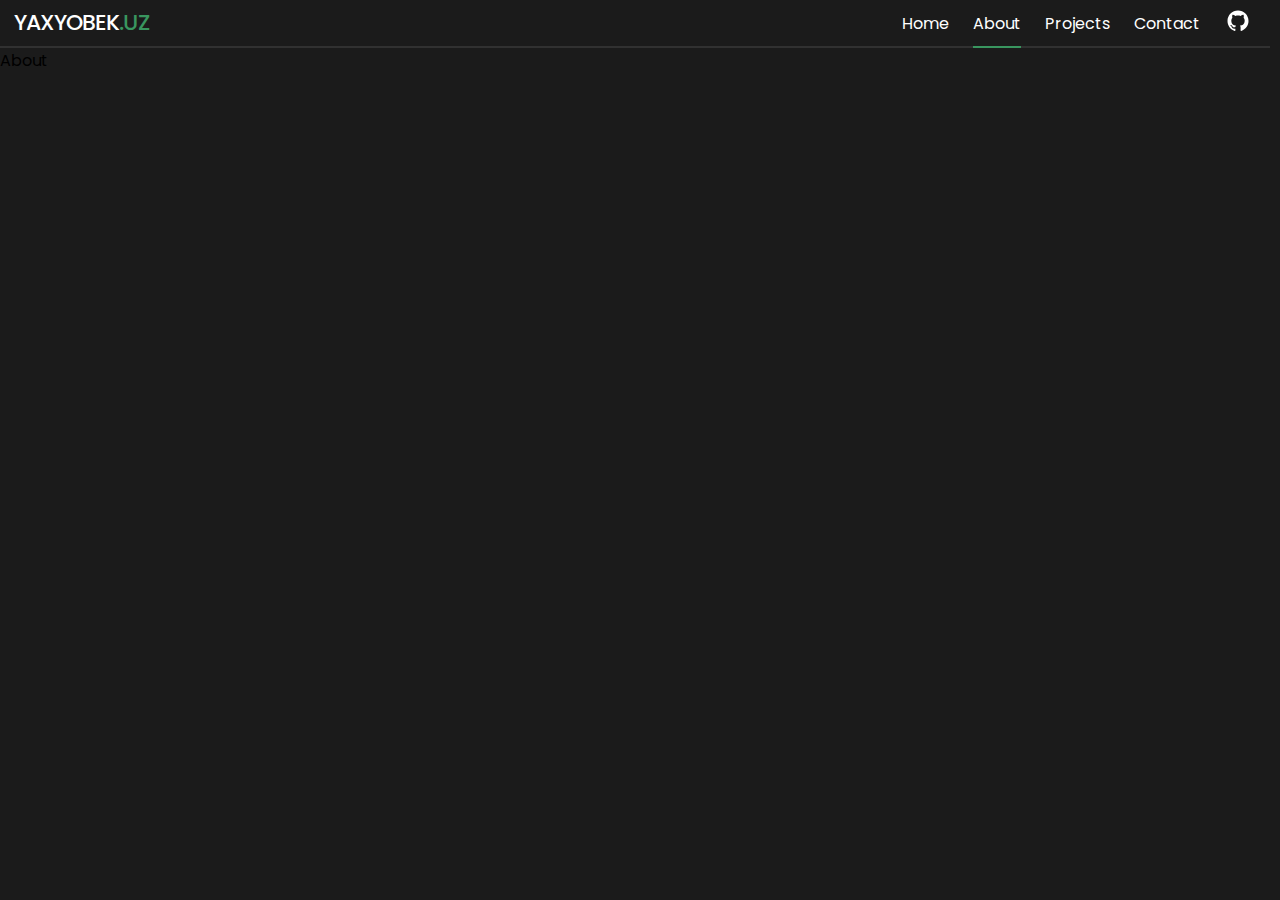
==== pages/about.html @ e4a643f2 "create header" ====
<html lang="en">
  <head>
    <meta charset="UTF-8" />
    <meta name="viewport" content="width=device-width, initial-scale=1.0" />
    <link rel="preconnect" href="https://fonts.googleapis.com" />
    <link rel="preconnect" href="https://fonts.gstatic.com" crossorigin />
    <link
      href="https://fonts.googleapis.com/css2?family=Poppins:ital,wght@0,100;0,200;0,300;0,400;0,500;0,600;0,700;0,800;0,900;1,100;1,200;1,300;1,400;1,500;1,600;1,700;1,800;1,900&family=Rubik+Glitch&display=swap"
      rel="stylesheet"
    />
    <link rel="stylesheet" href="../styles/css/index.css" />

    <script src="../components/header-component.js"></script>
    <title>About</title>
  </head>
  <body>
    <header-component></header-component>

    About
  </body>
</html>
---- styles/css/index.css ----
.header {
  display: flex;
  align-items: center;
  justify-content: space-between;
  height: 48px;
  padding: 8px 14px;
  gap: 0px;
  border-bottom: 2px solid rgb(49, 49, 49);
  color: rgb(255, 255, 255);
}
.header .header__title {
  font-size: 22px;
  font-weight: 500;
  line-height: 28px;
  letter-spacing: -1px;
  text-align: center;
  gap: 0;
}
.header .header__title ::after {
  content: ".UZ";
  color: rgb(57, 150, 95);
}
.header .header__right {
  display: flex;
  align-items: center;
  justify-content: center;
  font-size: 16px;
  gap: 24px;
}
.header .header__right ul {
  list-style: none;
  display: flex;
  gap: 24px;
}
.header .header__right ul li a {
  position: relative;
  text-decoration: none;
  color: rgb(255, 255, 255);
}
.header .header__right ul li a:hover {
  padding-bottom: 13px;
}
.header .header__right ul li a:hover::after {
  content: "";
  position: absolute;
  left: 0;
  right: 0;
  bottom: 0;
  height: 2px;
  width: 100%;
  transform: scaleX(1);
  background-color: rgba(57, 150, 95, 0.5);
}
.header .header__right ul li .active {
  padding-bottom: 13px;
}
.header .header__right ul li .active::after {
  content: "";
  position: absolute;
  left: 0;
  right: 0;
  bottom: 0;
  height: 2px;
  width: 100%;
  transform: scaleX(1);
  background-color: rgb(57, 150, 95);
}
.header .header__right .header__right__git-link {
  padding: 2px;
  width: 32px;
  height: 32px;
  gap: 10px;
}

* {
  scrollbar-width: thin;
  scrollbar-gutter: stable;
  margin: 0;
  padding: 0;
  box-sizing: border-box;
  font-family: "Poppins", sans-serif;
  background-color: rgb(27, 27, 27);
}
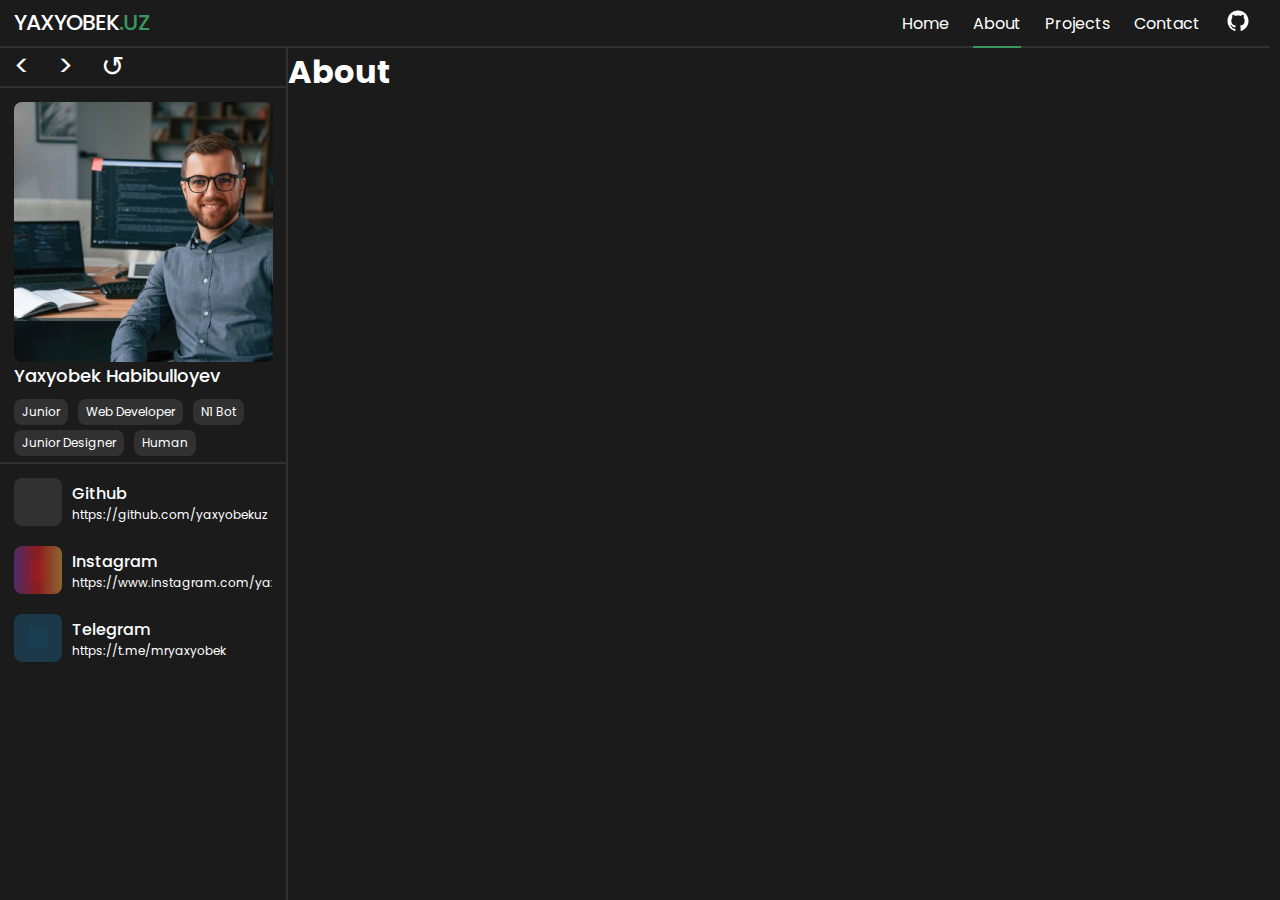
==== commit 9cf6ed89: "create sidebar" ====
--- a/pages/about.html
+++ b/pages/about.html
@@ -11,11 +11,16 @@
     <link rel="stylesheet" href="../styles/css/index.css" />
 
     <script src="../components/header-component.js"></script>
+    <script src="../components/sidebar-component.js"></script>
+
     <title>About</title>
   </head>
   <body>
     <header-component></header-component>
 
-    About
+    <div class="content_wrapper">
+      <sidebar-component></sidebar-component>
+      <h1>About</h1>
+    </div>
   </body>
 </html>
--- a/styles/css/index.css
+++ b/styles/css/index.css
@@ -6,7 +6,6 @@
   padding: 8px 14px;
   gap: 0px;
   border-bottom: 2px solid rgb(49, 49, 49);
-  color: rgb(255, 255, 255);
 }
 .header .header__title {
   font-size: 22px;
@@ -34,7 +33,6 @@
 }
 .header .header__right ul li a {
   position: relative;
-  text-decoration: none;
   color: rgb(255, 255, 255);
 }
 .header .header__right ul li a:hover {
@@ -72,12 +70,129 @@
   gap: 10px;
 }
 
+.sidebar {
+  width: 288px;
+  height: calc(100vh - 48px);
+  border-right: 2px solid rgb(49, 49, 49);
+}
+.sidebar .sidebar__navigation {
+  height: 40px;
+  border-bottom: 2px solid rgb(49, 49, 49);
+  gap: 20px;
+  display: flex;
+  padding: 0 10px;
+}
+.sidebar .sidebar__navigation button {
+  display: flex;
+  align-items: center;
+  justify-content: center;
+  font-size: 28px;
+  padding: 0 4px;
+}
+.sidebar .sidebar__profile {
+  height: 376px;
+  border-bottom: 2px solid rgb(49, 49, 49);
+  padding: 14px;
+}
+.sidebar .sidebar__profile img {
+  border-radius: 8px;
+}
+.sidebar .sidebar__profile .sidebar__profile__name {
+  margin-top: 10px;
+  font-size: 18px;
+  font-weight: 500;
+}
+.sidebar .sidebar__profile .sidebar__profile__description {
+  display: flex;
+  flex-wrap: wrap;
+  column-gap: 10px;
+  row-gap: 5px;
+  margin-top: 10px;
+}
+.sidebar .sidebar__profile .sidebar__profile__description span {
+  padding: 6 8px;
+  border-radius: 8px;
+  font-size: 12px;
+  font-weight: 400;
+  line-height: 14px;
+  text-align: center;
+  background-color: rgb(49, 49, 49);
+}
+.sidebar .sidebar__links {
+  padding: 14px;
+  display: flex;
+  flex-direction: column;
+  gap: 20px;
+}
+.sidebar .sidebar__links .sidebar__link {
+  display: flex;
+  align-items: center;
+  justify-content: space-between;
+  gap: 10px;
+}
+.sidebar .sidebar__links .sidebar__link .sidebar__link__icon_wrapper {
+  display: flex;
+  align-items: center;
+  justify-content: center;
+  width: 48px;
+  height: 48px;
+  border-radius: 8px;
+}
+.sidebar .sidebar__links .sidebar__link .sidebar__link__icon_wrapper i {
+  font-size: 22px;
+}
+.sidebar .sidebar__links .sidebar__link #git-icon {
+  background-color: rgb(49, 49, 49);
+}
+.sidebar .sidebar__links .sidebar__link #git-icon i {
+  background-color: rgb(49, 49, 49);
+}
+.sidebar .sidebar__links .sidebar__link #inst-icon {
+  background: rgba(131, 58, 180, 0.5);
+  background: linear-gradient(to right, rgba(131, 58, 180, 0.5), rgba(253, 29, 29, 0.5), rgba(252, 176, 69, 0.5));
+}
+.sidebar .sidebar__links .sidebar__link #inst-icon i {
+  background-color: rgba(253, 29, 29, 0.1);
+}
+.sidebar .sidebar__links .sidebar__link #telegram-icon {
+  background-color: rgba(27, 146, 209, 0.25);
+}
+.sidebar .sidebar__links .sidebar__link #telegram-icon i {
+  background-color: rgba(27, 146, 209, 0.05);
+}
+.sidebar .sidebar__links .sidebar__link a {
+  color: rgb(229, 231, 235);
+  width: 200px;
+  overflow: hidden;
+}
+.sidebar .sidebar__links .sidebar__link a .social__media {
+  font-size: 16px;
+  font-weight: 500;
+}
+.sidebar .sidebar__links .sidebar__link a .social__link {
+  font-size: 12px;
+  font-weight: 400;
+}
+
 * {
   scrollbar-width: thin;
   scrollbar-gutter: stable;
+  color: rgb(255, 255, 255);
   margin: 0;
   padding: 0;
   box-sizing: border-box;
   font-family: "Poppins", sans-serif;
   background-color: rgb(27, 27, 27);
+}
+
+a {
+  text-decoration: none;
+}
+
+button {
+  all: unset;
+}
+
+.content_wrapper {
+  display: flex;
 }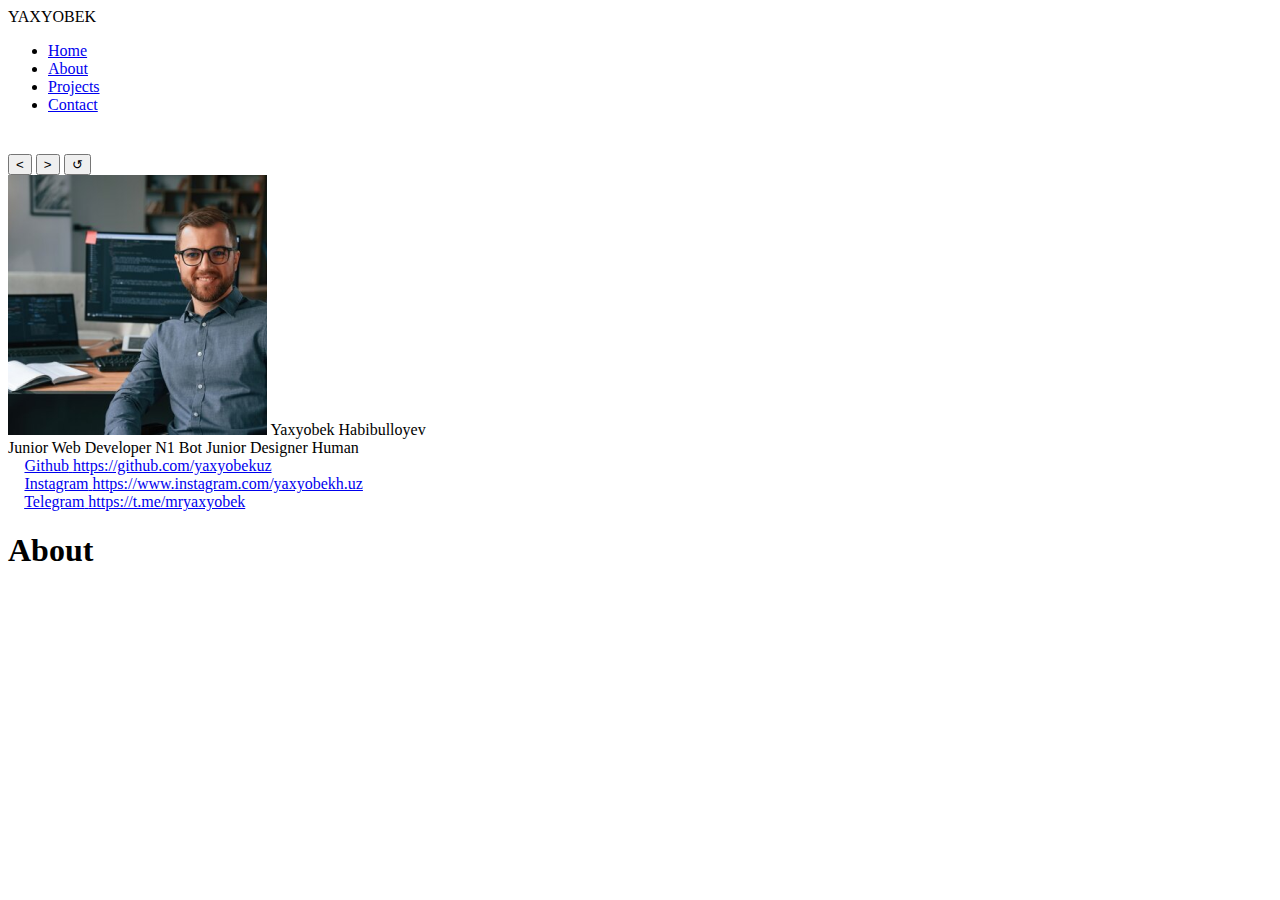
==== commit b16c9bf4: "Update .gitignore to exclude .vscode and styles/css directories" ====
--- a/pages/about.html
+++ b/pages/about.html
@@ -10,8 +10,8 @@
     />
     <link rel="stylesheet" href="../styles/css/index.css" />
 
-    <script src="../components/header-component.js"></script>
-    <script src="../components/sidebar-component.js"></script>
+    <script src="../components/header-component.js" defer></script>
+    <script src="../components/sidebar-component.js" defer></script>
 
     <title>About</title>
   </head>
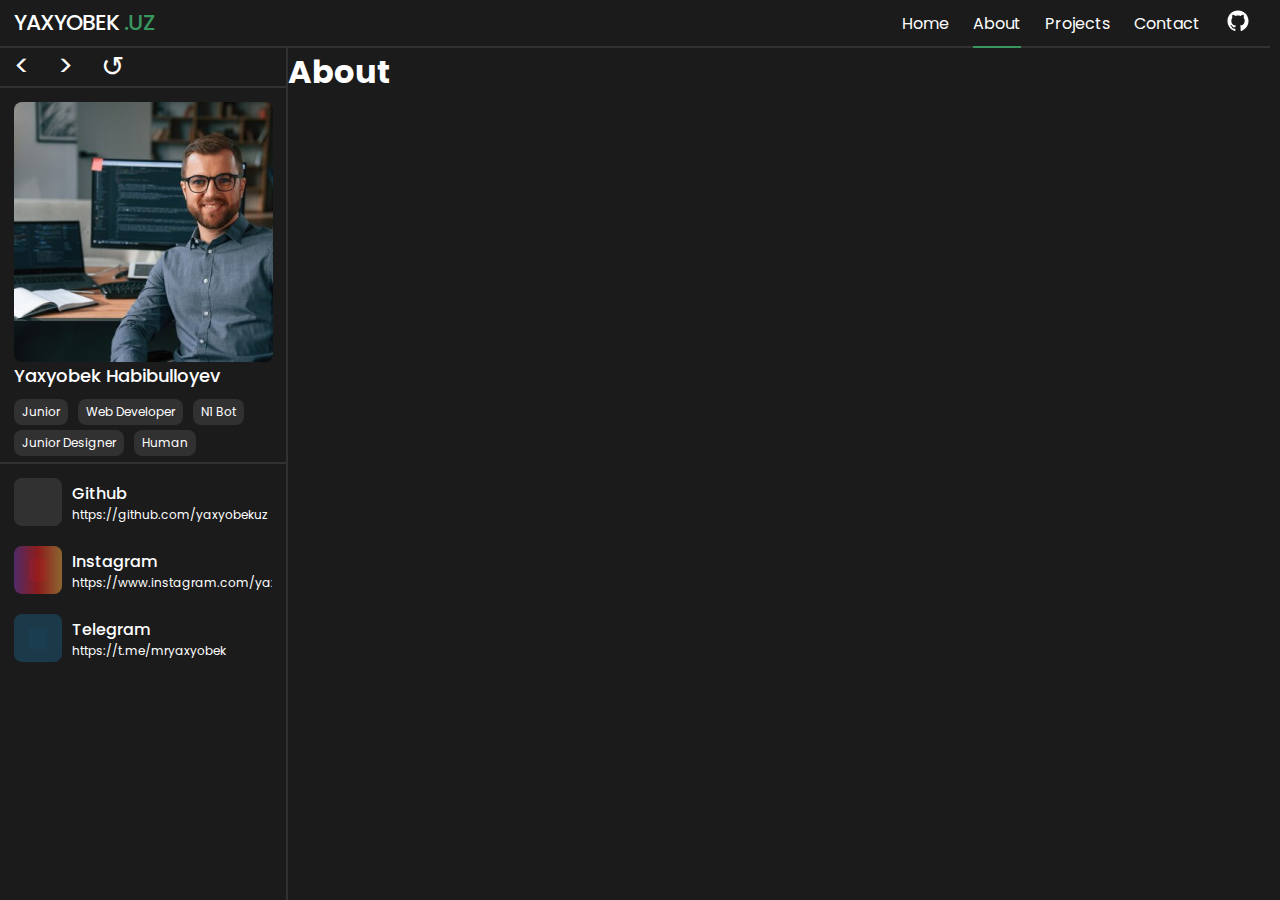
==== commit 23c5c96f: "Merge pull request #1 from vladochka2812/navbar" ====
--- a/pages/about.html
+++ b/pages/about.html
@@ -10,8 +10,8 @@
     />
     <link rel="stylesheet" href="../styles/css/index.css" />
 
-    <script src="../components/header-component.js" defer></script>
-    <script src="../components/sidebar-component.js" defer></script>
+    <script src="../components/header-component.js"></script>
+    <script src="../components/sidebar-component.js"></script>
 
     <title>About</title>
   </head>
--- a/styles/css/index.css
+++ b/styles/css/index.css
@@ -0,0 +1,199 @@
+.header {
+  display: flex;
+  align-items: center;
+  justify-content: space-between;
+  height: 48px;
+  padding: 8px 14px;
+  gap: 0px;
+  border-bottom: 2px solid rgb(49, 49, 49);
+}
+.header .header__title {
+  font-size: 22px;
+  font-weight: 500;
+  line-height: 28px;
+  letter-spacing: -1px;
+  text-align: center;
+  gap: 0;
+}
+.header .header__title::after {
+  content: ".UZ";
+  color: rgb(57, 150, 95);
+}
+.header .header__right {
+  display: flex;
+  align-items: center;
+  justify-content: center;
+  font-size: 16px;
+  gap: 24px;
+}
+.header .header__right ul {
+  list-style: none;
+  display: flex;
+  gap: 24px;
+}
+.header .header__right ul li a {
+  position: relative;
+  color: rgb(255, 255, 255);
+}
+.header .header__right ul li a:hover {
+  padding-bottom: 13px;
+}
+.header .header__right ul li a:hover::after {
+  content: "";
+  position: absolute;
+  left: 0;
+  right: 0;
+  bottom: 0;
+  height: 2px;
+  width: 100%;
+  transform: scaleX(1);
+  background-color: rgba(57, 150, 95, 0.5);
+}
+.header .header__right ul li .active {
+  padding-bottom: 13px;
+}
+.header .header__right ul li .active::after {
+  content: "";
+  position: absolute;
+  left: 0;
+  right: 0;
+  bottom: 0;
+  height: 2px;
+  width: 100%;
+  transform: scaleX(1);
+  background-color: rgb(57, 150, 95);
+}
+.header .header__right .header__right__git-link {
+  padding: 2px;
+  width: 32px;
+  height: 32px;
+  gap: 10px;
+}
+
+.sidebar {
+  width: 288px;
+  height: calc(100vh - 48px);
+  border-right: 2px solid rgb(49, 49, 49);
+}
+.sidebar .sidebar__navigation {
+  height: 40px;
+  border-bottom: 2px solid rgb(49, 49, 49);
+  gap: 20px;
+  display: flex;
+  padding: 0 10px;
+}
+.sidebar .sidebar__navigation button {
+  display: flex;
+  align-items: center;
+  justify-content: center;
+  font-size: 28px;
+  padding: 0 4px;
+}
+.sidebar .sidebar__profile {
+  height: 376px;
+  border-bottom: 2px solid rgb(49, 49, 49);
+  padding: 14px;
+}
+.sidebar .sidebar__profile img {
+  border-radius: 8px;
+}
+.sidebar .sidebar__profile .sidebar__profile__name {
+  margin-top: 10px;
+  font-size: 18px;
+  font-weight: 500;
+}
+.sidebar .sidebar__profile .sidebar__profile__description {
+  display: flex;
+  flex-wrap: wrap;
+  column-gap: 10px;
+  row-gap: 5px;
+  margin-top: 10px;
+}
+.sidebar .sidebar__profile .sidebar__profile__description span {
+  padding: 6 8px;
+  border-radius: 8px;
+  font-size: 12px;
+  font-weight: 400;
+  line-height: 14px;
+  text-align: center;
+  background-color: rgb(49, 49, 49);
+}
+.sidebar .sidebar__links {
+  padding: 14px;
+  display: flex;
+  flex-direction: column;
+  gap: 20px;
+}
+.sidebar .sidebar__links .sidebar__link {
+  display: flex;
+  align-items: center;
+  justify-content: space-between;
+  gap: 10px;
+}
+.sidebar .sidebar__links .sidebar__link .sidebar__link__icon_wrapper {
+  display: flex;
+  align-items: center;
+  justify-content: center;
+  width: 48px;
+  height: 48px;
+  border-radius: 8px;
+}
+.sidebar .sidebar__links .sidebar__link .sidebar__link__icon_wrapper i {
+  font-size: 22px;
+}
+.sidebar .sidebar__links .sidebar__link #git-icon {
+  background-color: rgb(49, 49, 49);
+}
+.sidebar .sidebar__links .sidebar__link #git-icon i {
+  background-color: rgb(49, 49, 49);
+}
+.sidebar .sidebar__links .sidebar__link #inst-icon {
+  background: rgba(131, 58, 180, 0.5);
+  background: linear-gradient(to right, rgba(131, 58, 180, 0.5), rgba(253, 29, 29, 0.5), rgba(252, 176, 69, 0.5));
+}
+.sidebar .sidebar__links .sidebar__link #inst-icon i {
+  background-color: rgba(253, 29, 29, 0.1);
+}
+.sidebar .sidebar__links .sidebar__link #telegram-icon {
+  background-color: rgba(27, 146, 209, 0.25);
+}
+.sidebar .sidebar__links .sidebar__link #telegram-icon i {
+  background-color: rgba(27, 146, 209, 0.05);
+}
+.sidebar .sidebar__links .sidebar__link a {
+  color: rgb(229, 231, 235);
+  width: 200px;
+  overflow: hidden;
+}
+.sidebar .sidebar__links .sidebar__link a .social__media {
+  font-size: 16px;
+  font-weight: 500;
+}
+.sidebar .sidebar__links .sidebar__link a .social__link {
+  font-size: 12px;
+  font-weight: 400;
+}
+
+* {
+  scrollbar-width: thin;
+  scrollbar-color: rgb(49, 49, 49) #000;
+  scrollbar-gutter: stable;
+  color: rgb(255, 255, 255);
+  margin: 0;
+  padding: 0;
+  box-sizing: border-box;
+  font-family: "Poppins", sans-serif;
+  background-color: rgb(27, 27, 27);
+}
+
+a {
+  text-decoration: none;
+}
+
+button {
+  all: unset;
+}
+
+.content_wrapper {
+  display: flex;
+}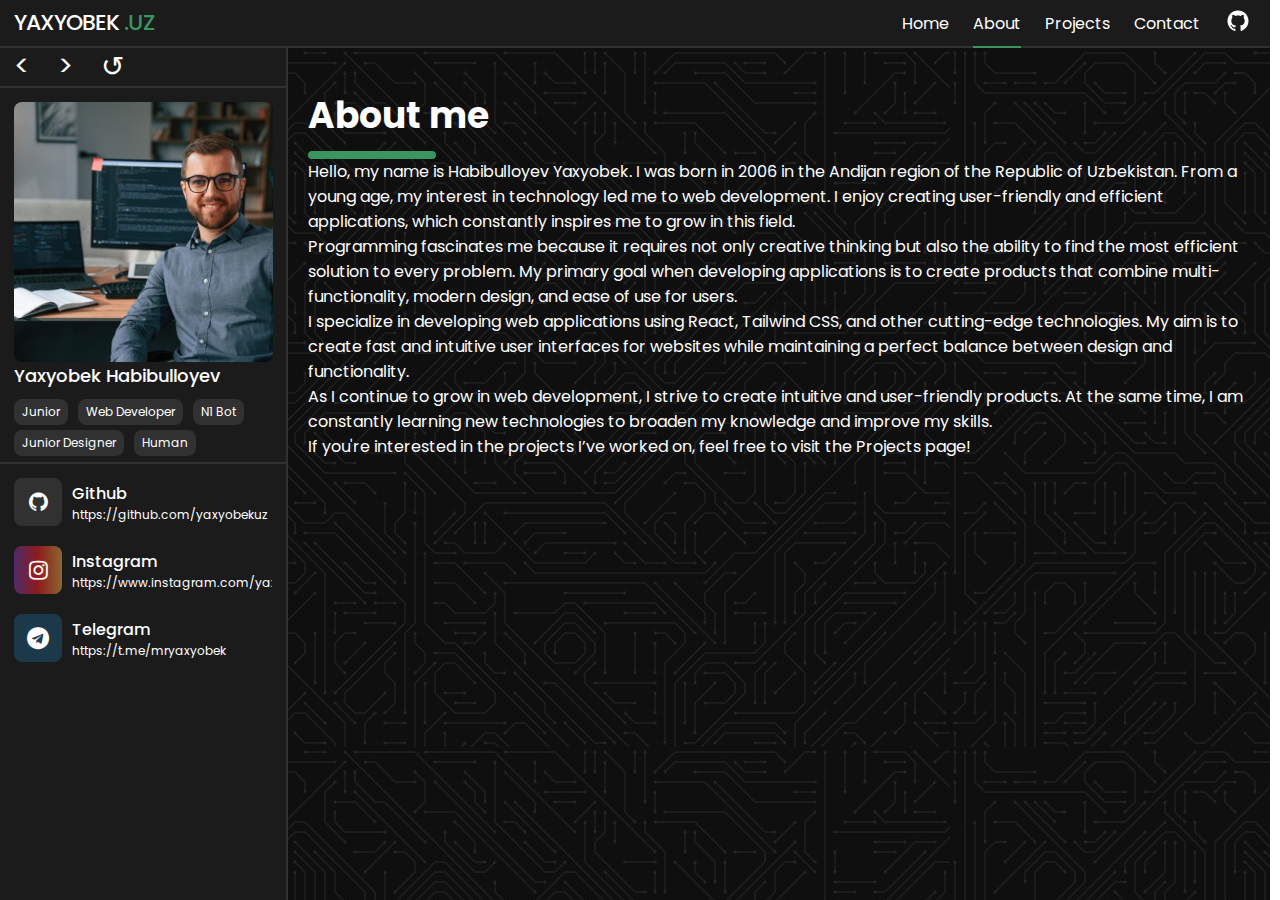
==== commit 9f5786d3: "add all without gitignore" ====
--- a/pages/about.html
+++ b/pages/about.html
@@ -5,14 +5,17 @@
     <link rel="preconnect" href="https://fonts.googleapis.com" />
     <link rel="preconnect" href="https://fonts.gstatic.com" crossorigin />
     <link
-      href="https://fonts.googleapis.com/css2?family=Poppins:ital,wght@0,100;0,200;0,300;0,400;0,500;0,600;0,700;0,800;0,900;1,100;1,200;1,300;1,400;1,500;1,600;1,700;1,800;1,900&family=Rubik+Glitch&display=swap"
+      href="https://fonts.googleapis.com/css2?family=Poppins:wght@100;200;300;400;500;600;700;800;900&family=Rubik+Glitch&display=swap"
       rel="stylesheet"
     />
+    <link
+      rel="stylesheet"
+      href="https://cdnjs.cloudflare.com/ajax/libs/font-awesome/4.7.0/css/font-awesome.min.css"
+    />
+
     <link rel="stylesheet" href="../styles/css/index.css" />
-
-    <script src="../components/header-component.js"></script>
-    <script src="../components/sidebar-component.js"></script>
-
+    <script src="../components/header-component.js" defer></script>
+    <script src="../components/sidebar-component.js" defer></script>
     <title>About</title>
   </head>
   <body>
@@ -20,7 +23,43 @@
 
     <div class="content_wrapper">
       <sidebar-component></sidebar-component>
-      <h1>About</h1>
+      <div class="about">
+        <div class="about__me">
+          <h1 class="title_main">About me</h1>
+          <span>
+            <p>
+              Hello, my name is Habibulloyev Yaxyobek. I was born in 2006 in the
+              Andijan region of the Republic of Uzbekistan. From a young age, my
+              interest in technology led me to web development. I enjoy creating
+              user-friendly and efficient applications, which constantly
+              inspires me to grow in this field.
+            </p>
+            <p>
+              Programming fascinates me because it requires not only creative
+              thinking but also the ability to find the most efficient solution
+              to every problem. My primary goal when developing applications is
+              to create products that combine multi-functionality, modern
+              design, and ease of use for users.
+            </p>
+            <p>
+              I specialize in developing web applications using React, Tailwind
+              CSS, and other cutting-edge technologies. My aim is to create fast
+              and intuitive user interfaces for websites while maintaining a
+              perfect balance between design and functionality.
+            </p>
+            <p>
+              As I continue to grow in web development, I strive to create
+              intuitive and user-friendly products. At the same time, I am
+              constantly learning new technologies to broaden my knowledge and
+              improve my skills.
+            </p>
+            <p>
+              If you're interested in the projects I’ve worked on, feel free to
+              visit the Projects page!
+            </p>
+          </span>
+        </div>
+      </div>
     </div>
   </body>
 </html>
--- a/styles/css/index.css
+++ b/styles/css/index.css
@@ -6,6 +6,7 @@
   padding: 8px 14px;
   gap: 0px;
   border-bottom: 2px solid rgb(49, 49, 49);
+  background-color: rgb(27, 27, 27);
 }
 .header .header__title {
   font-size: 22px;
@@ -47,7 +48,7 @@
   height: 2px;
   width: 100%;
   transform: scaleX(1);
-  background-color: rgba(57, 150, 95, 0.5);
+  background-color: rgba(57, 150, 95, 0.6);
 }
 .header .header__right ul li .active {
   padding-bottom: 13px;
@@ -74,6 +75,7 @@
   width: 288px;
   height: calc(100vh - 48px);
   border-right: 2px solid rgb(49, 49, 49);
+  background-color: rgb(27, 27, 27);
 }
 .sidebar .sidebar__navigation {
   height: 40px;
@@ -172,6 +174,38 @@
 .sidebar .sidebar__links .sidebar__link a .social__link {
   font-size: 12px;
   font-weight: 400;
+}
+
+.home {
+  display: flex;
+  align-items: center;
+  justify-content: center;
+  flex-direction: column;
+  width: 100%;
+  height: calc(100vh - 48px);
+  background-image: url("../body_bg.jpg");
+  gap: 24px;
+}
+.home .home__title {
+  font-size: 36px;
+  font-weight: 700;
+  line-height: 54px;
+}
+.home .home__title .home__title__name {
+  color: rgb(57, 150, 95);
+}
+.home .home__text {
+  width: 633px;
+  font-size: 18px;
+  font-weight: 400;
+  line-height: 27px;
+  text-align: center;
+  color: rgb(229, 231, 235);
+}
+
+.about {
+  width: 100%;
+  padding: 40 20px;
 }
 
 * {
@@ -183,7 +217,6 @@
   padding: 0;
   box-sizing: border-box;
   font-family: "Poppins", sans-serif;
-  background-color: rgb(27, 27, 27);
 }
 
 a {
@@ -196,4 +229,44 @@
 
 .content_wrapper {
   display: flex;
+  background-image: url("../body_bg.jpg");
+}
+
+.nav_button {
+  display: flex;
+  align-items: center;
+  justify-content: center;
+  background-color: rgb(57, 150, 95);
+  padding: 10 36px;
+  gap: 12px;
+  border-radius: 8px;
+  font-size: 18px;
+  font-weight: 500;
+}
+.nav_button .arrow_icon {
+  font-size: 22px;
+  transition-property: transform;
+  transition-duration: 0.25s;
+  transition-timing-function: cubic-bezier(0.4, 0, 0.2, 1);
+}
+.nav_button:hover {
+  background-color: rgba(57, 150, 95, 0.6);
+}
+.nav_button:hover .arrow_icon {
+  transform: translateX(5px);
+}
+
+.title_main {
+  font-size: 36px;
+  display: flex;
+  flex-direction: column;
+  gap: 8px;
+}
+.title_main::after {
+  content: "";
+  display: inline-block;
+  border-radius: 9999px;
+  background-color: rgb(57, 150, 95);
+  height: 0.5rem;
+  width: 8rem;
 }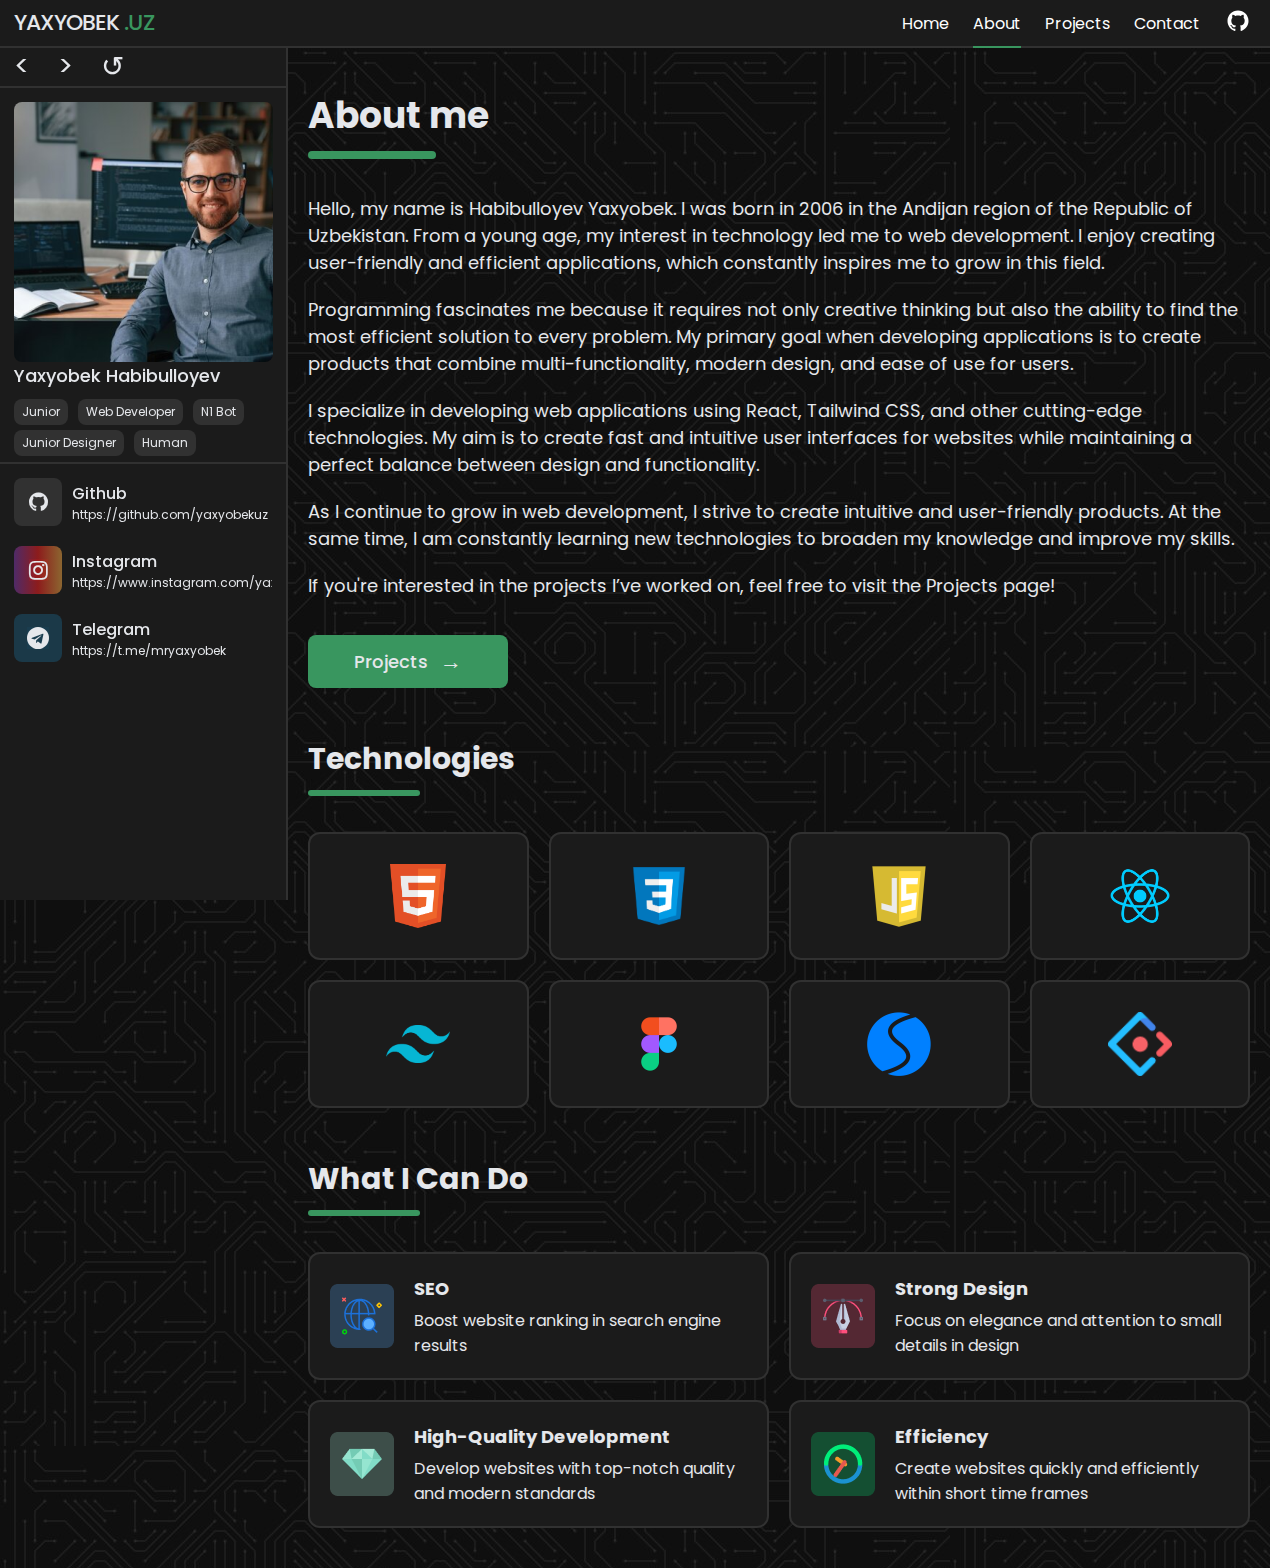
==== commit ca0e853d: "add content to about me page" ====
--- a/pages/about.html
+++ b/pages/about.html
@@ -16,6 +16,7 @@
     <link rel="stylesheet" href="../styles/css/index.css" />
     <script src="../components/header-component.js" defer></script>
     <script src="../components/sidebar-component.js" defer></script>
+    <script src="../scripts/about.js" defer></script>
     <title>About</title>
   </head>
   <body>
@@ -23,10 +24,11 @@
 
     <div class="content_wrapper">
       <sidebar-component></sidebar-component>
+
       <div class="about">
         <div class="about__me">
           <h1 class="title_main">About me</h1>
-          <span>
+          <span class="about__me__text">
             <p>
               Hello, my name is Habibulloyev Yaxyobek. I was born in 2006 in the
               Andijan region of the Republic of Uzbekistan. From a young age, my
@@ -58,6 +60,23 @@
               visit the Projects page!
             </p>
           </span>
+          <a href="./projects.html" class="nav_button">
+            <span>Projects</span>
+            <span class="arrow_icon">&#8594;</span>
+          </a>
+        </div>
+
+        <div class="about__technologies">
+          <h2 class="title_sub">Technologies</h2>
+          <ul
+            class="about__technologies__list"
+            id="about__technologies__list"
+          ></ul>
+        </div>
+
+        <div class="about__do">
+          <h2 class="title_sub">What I Can Do</h2>
+          <ul class="about__do__list" id="about__do__list"></ul>
         </div>
       </div>
     </div>
--- a/styles/css/index.css
+++ b/styles/css/index.css
@@ -2,6 +2,9 @@
   display: flex;
   align-items: center;
   justify-content: space-between;
+  width: 100%;
+  position: sticky;
+  top: 0;
   height: 48px;
   padding: 8px 14px;
   gap: 0px;
@@ -72,6 +75,8 @@
 }
 
 .sidebar {
+  position: sticky;
+  top: 48px;
   width: 288px;
   height: calc(100vh - 48px);
   border-right: 2px solid rgb(49, 49, 49);
@@ -163,7 +168,6 @@
   background-color: rgba(27, 146, 209, 0.05);
 }
 .sidebar .sidebar__links .sidebar__link a {
-  color: rgb(229, 231, 235);
   width: 200px;
   overflow: hidden;
 }
@@ -200,19 +204,88 @@
   font-weight: 400;
   line-height: 27px;
   text-align: center;
-  color: rgb(229, 231, 235);
 }
 
 .about {
+  display: flex;
+  flex-direction: column;
   width: 100%;
   padding: 40 20px;
+}
+.about .about__me__text {
+  display: flex;
+  flex-direction: column;
+  margin-top: 36px;
+  row-gap: 20px;
+  font-size: 18px;
+}
+.about .nav_button {
+  margin-top: 36px;
+}
+.about .about__technologies {
+  margin-top: 48px;
+}
+.about .about__technologies .about__technologies__list {
+  margin-top: 36px;
+  display: grid;
+  gap: 1.25rem;
+  grid-template-columns: repeat(4, minmax(0, 1fr));
+}
+.about .about__technologies .about__technologies__list .technology__item {
+  display: flex;
+  align-items: center;
+  justify-content: center;
+  height: 8rem;
+  background-color: rgb(27, 27, 27);
+  border: 2px solid rgb(49, 49, 49);
+  border-radius: 0.75rem;
+}
+.about .about__technologies .about__technologies__list .technology__item .technology__logo {
+  height: 64px;
+  width: 64px;
+  object-fit: contain;
+}
+.about .about__technologies .about__technologies__list .technology__item .technology__name {
+  display: none;
+  font-size: 22px;
+}
+.about .about__do {
+  margin-top: 48px;
+}
+.about .about__do .about__do__list {
+  margin-top: 36px;
+  display: grid;
+  gap: 1.25rem;
+  grid-template-columns: repeat(2, minmax(0, 1fr));
+}
+.about .about__do .about__do__list .do__item {
+  display: flex;
+  align-items: center;
+  height: 8rem;
+  background-color: rgb(27, 27, 27);
+  border: 2px solid rgb(49, 49, 49);
+  border-radius: 0.75rem;
+  gap: 1.25rem;
+  padding: 1.25rem;
+}
+.about .about__do .about__do__list .do__item .do__text {
+  display: flex;
+  flex-direction: column;
+  gap: 6px;
+}
+.about .about__do .about__do__list .do__item .do__text .do__text__title {
+  font-size: 18px;
+  font-weight: 700;
+}
+.about .about__do .about__do__list .do__item .do__text .do__text__description {
+  font-size: 16px;
 }
 
 * {
   scrollbar-width: thin;
   scrollbar-color: rgb(49, 49, 49) #000;
   scrollbar-gutter: stable;
-  color: rgb(255, 255, 255);
+  color: rgb(229, 231, 235);
   margin: 0;
   padding: 0;
   box-sizing: border-box;
@@ -242,6 +315,7 @@
   border-radius: 8px;
   font-size: 18px;
   font-weight: 500;
+  max-width: 200px;
 }
 .nav_button .arrow_icon {
   font-size: 22px;
@@ -257,9 +331,9 @@
 }
 
 .title_main {
+  display: flex;
+  flex-direction: column;
   font-size: 36px;
-  display: flex;
-  flex-direction: column;
   gap: 8px;
 }
 .title_main::after {
@@ -269,4 +343,19 @@
   background-color: rgb(57, 150, 95);
   height: 0.5rem;
   width: 8rem;
+}
+
+.title_sub {
+  display: flex;
+  flex-direction: column;
+  font-size: 30px;
+  gap: 8px;
+}
+.title_sub::after {
+  content: "";
+  display: inline-block;
+  border-radius: 9999px;
+  background-color: rgb(57, 150, 95);
+  height: 0.375rem;
+  width: 7rem;
 }